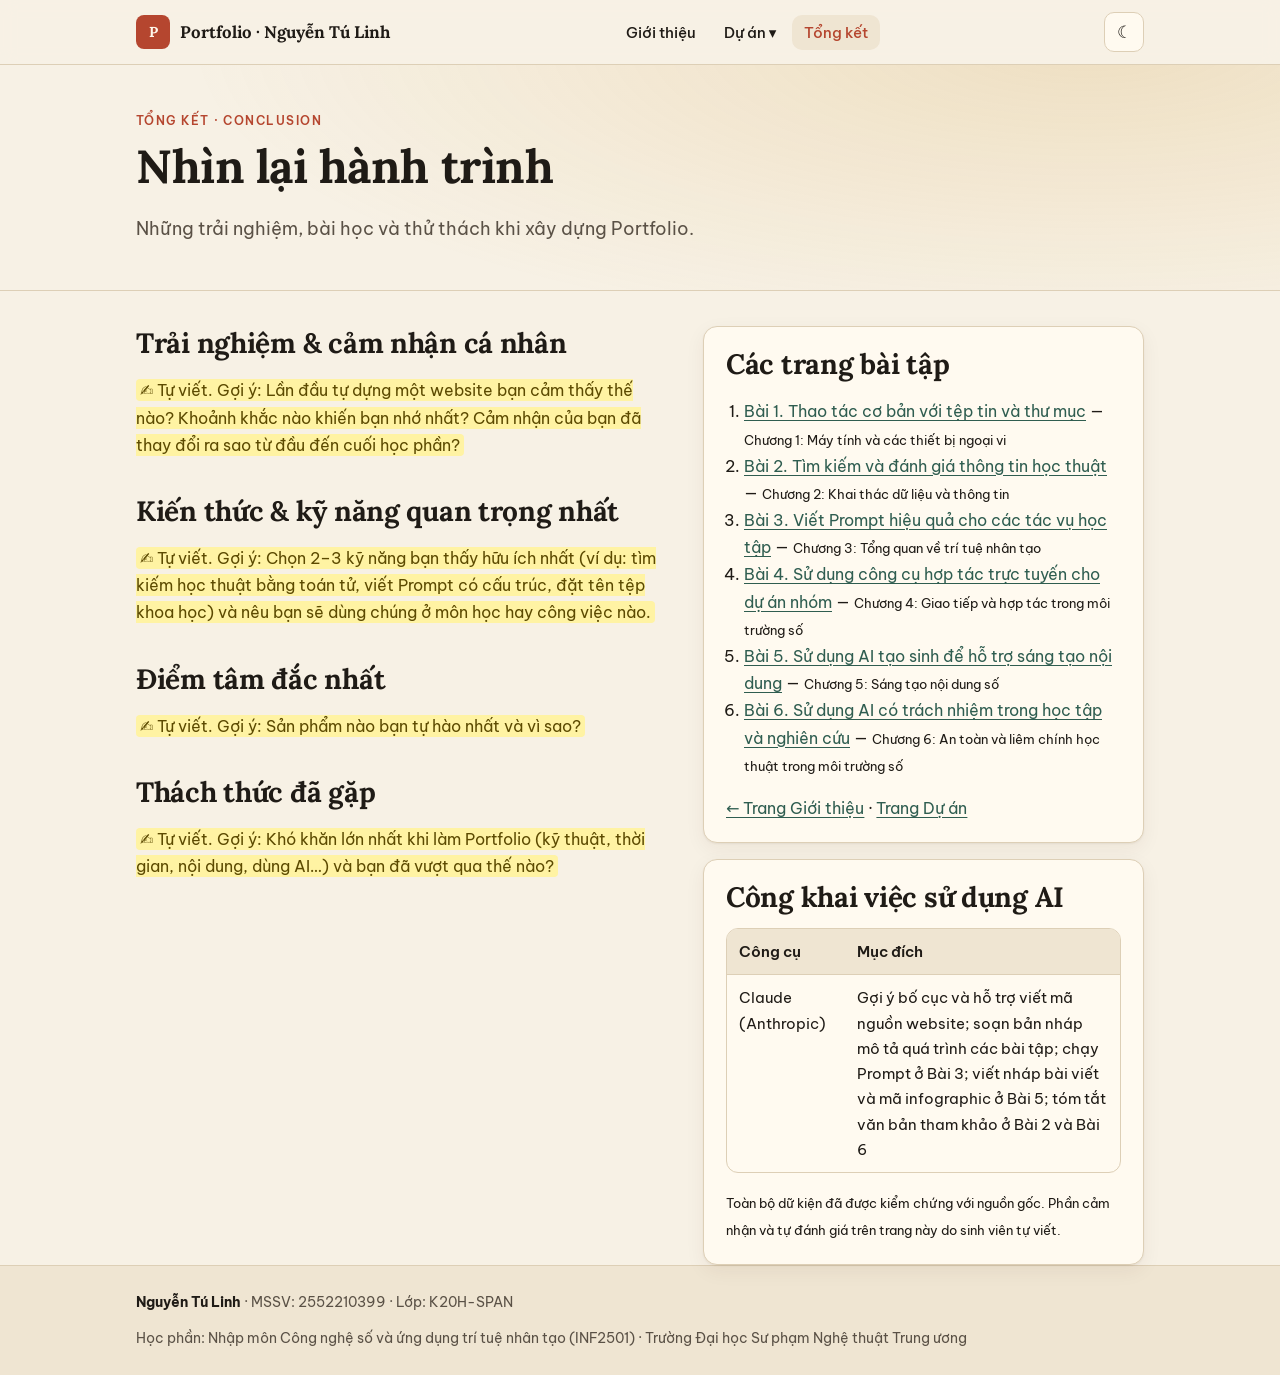
==== conclusion.html @ 7a068981 "Add files via upload" ====
<!doctype html>
<html lang="vi">
<head>
<meta charset="utf-8">
<meta name="viewport" content="width=device-width, initial-scale=1">
<title>Tổng kết · Portfolio Nguyễn Tú Linh</title>
<meta name="description" content="Trang tổng kết Portfolio">
<meta name="author" content="Nguyễn Tú Linh">
<link rel="preconnect" href="https://fonts.googleapis.com"><link rel="preconnect" href="https://fonts.gstatic.com" crossorigin>
<link href="https://fonts.googleapis.com/css2?family=Be+Vietnam+Pro:wght@400;500;600;700&family=Lora:ital,wght@0,500;0,700;1,500&display=swap" rel="stylesheet">
<link rel="stylesheet" href="assets/css/style.css">
<link rel="icon" href="data:image/svg+xml,<svg xmlns='http://www.w3.org/2000/svg' viewBox='0 0 32 32'><rect width='32' height='32' rx='7' fill='%23b5462f'/><text x='16' y='22' font-size='16' text-anchor='middle' fill='white' font-family='Georgia'>P</text></svg>">
</head>
<body>
<a class="skip" href="#main">Bỏ qua điều hướng</a>
<header class="site-header">
  <div class="wrap nav">
    <a class="brand" href="index.html"><span class="seal">P</span><span>Portfolio · Nguyễn Tú Linh</span></a>
    <ul class="menu" id="menu">
      <li><a href="index.html">Giới thiệu</a></li>
      <li class="has-sub"><button class="drop" aria-expanded="false" aria-haspopup="true">Dự án ▾</button>
        <ul class="submenu">
          <li><a href="projects.html"><b>Tất cả dự án</b><small>Tổng quan 06 bài tập</small></a></li>
          <li><a href="projects/bai-1.html">Bài 1. Thao tác cơ bản với tệp tin và thư mục<small>Chương 1</small></a></li><li><a href="projects/bai-2.html">Bài 2. Tìm kiếm và đánh giá thông tin học thuật<small>Chương 2</small></a></li><li><a href="projects/bai-3.html">Bài 3. Viết Prompt hiệu quả cho các tác vụ học tập<small>Chương 3</small></a></li><li><a href="projects/bai-4.html">Bài 4. Sử dụng công cụ hợp tác trực tuyến cho dự án nhóm<small>Chương 4</small></a></li><li><a href="projects/bai-5.html">Bài 5. Sử dụng AI tạo sinh để hỗ trợ sáng tạo nội dung<small>Chương 5</small></a></li><li><a href="projects/bai-6.html">Bài 6. Sử dụng AI có trách nhiệm trong học tập và nghiên cứu<small>Chương 6</small></a></li>
        </ul></li>
      <li><a href="conclusion.html" aria-current="page">Tổng kết</a></li>
    </ul>
    <div class="tools">
      <button class="icon-btn" id="theme-toggle" aria-label="Đổi chế độ sáng/tối">☾</button>
      <button class="icon-btn burger" id="burger" aria-label="Mở menu" aria-expanded="false">☰</button>
    </div>
  </div>
</header>
<section class="hero"><div class="wrap"><div class="eyebrow">Tổng kết · Conclusion</div><h1>Nhìn lại hành trình</h1><p class="lead">Những trải nghiệm, bài học và thử thách khi xây dựng Portfolio.</p></div></section>
<main id="main" class="wrap">
  <div class="grid-2">
    <div>
      <h2>Trải nghiệm & cảm nhận cá nhân</h2>
      <p><mark class="todo">✍ Tự viết. Gợi ý: Lần đầu tự dựng một website bạn cảm thấy thế nào? Khoảnh khắc nào khiến bạn nhớ nhất? Cảm nhận của bạn đã thay đổi ra sao từ đầu đến cuối học phần?</mark></p>
      <h2>Kiến thức & kỹ năng quan trọng nhất</h2>
      <p><mark class="todo">✍ Tự viết. Gợi ý: Chọn 2–3 kỹ năng bạn thấy hữu ích nhất (ví dụ: tìm kiếm học thuật bằng toán tử, viết Prompt có cấu trúc, đặt tên tệp khoa học) và nêu bạn sẽ dùng chúng ở môn học hay công việc nào.</mark></p>
      <h2>Điểm tâm đắc nhất</h2>
      <p><mark class="todo">✍ Tự viết. Gợi ý: Sản phẩm nào bạn tự hào nhất và vì sao?</mark></p>
      <h2>Thách thức đã gặp</h2>
      <p><mark class="todo">✍ Tự viết. Gợi ý: Khó khăn lớn nhất khi làm Portfolio (kỹ thuật, thời gian, nội dung, dùng AI…) và bạn đã vượt qua thế nào?</mark></p>
    </div>
    <aside>
      <div class="card" style="margin-top:2.2rem">
        <h2>Các trang bài tập</h2>
        <ol style="padding-left:18px"><li><a href="projects/bai-1.html">Bài 1. Thao tác cơ bản với tệp tin và thư mục</a> — <small>Chương 1: Máy tính và các thiết bị ngoại vi</small></li><li><a href="projects/bai-2.html">Bài 2. Tìm kiếm và đánh giá thông tin học thuật</a> — <small>Chương 2: Khai thác dữ liệu và thông tin</small></li><li><a href="projects/bai-3.html">Bài 3. Viết Prompt hiệu quả cho các tác vụ học tập</a> — <small>Chương 3: Tổng quan về trí tuệ nhân tạo</small></li><li><a href="projects/bai-4.html">Bài 4. Sử dụng công cụ hợp tác trực tuyến cho dự án nhóm</a> — <small>Chương 4: Giao tiếp và hợp tác trong môi trường số</small></li><li><a href="projects/bai-5.html">Bài 5. Sử dụng AI tạo sinh để hỗ trợ sáng tạo nội dung</a> — <small>Chương 5: Sáng tạo nội dung số</small></li><li><a href="projects/bai-6.html">Bài 6. Sử dụng AI có trách nhiệm trong học tập và nghiên cứu</a> — <small>Chương 6: An toàn và liêm chính học thuật trong môi trường số</small></li></ol>
        <p style="margin-bottom:0"><a href="index.html">← Trang Giới thiệu</a> · <a href="projects.html">Trang Dự án</a></p>
      </div>
      <div class="card" style="margin-top:16px">
        <h2>Công khai việc sử dụng AI</h2>
        <div class="table-wrap"><table><thead><tr><th>Công cụ</th><th>Mục đích</th></tr></thead><tbody>
        <tr><td>Claude (Anthropic)</td><td>Gợi ý bố cục và hỗ trợ viết mã nguồn website; soạn bản nháp mô tả quá trình các bài tập; chạy Prompt ở Bài 3; viết nháp bài viết và mã infographic ở Bài 5; tóm tắt văn bản tham khảo ở Bài 2 và Bài 6</td></tr>
        </tbody></table></div>
        <p style="margin-bottom:0"><small>Toàn bộ dữ kiện đã được kiểm chứng với nguồn gốc. Phần cảm nhận và tự đánh giá trên trang này do sinh viên tự viết.</small></p>
      </div>
    </aside>
  </div>
</main>
<footer class="site-footer">
  <div class="wrap">
    <div><b>Nguyễn Tú Linh</b> · MSSV: 2552210399 · Lớp: K20H-SPAN</div>
    <div>Học phần: Nhập môn Công nghệ số và ứng dụng trí tuệ nhân tạo (INF2501) · Trường Đại học Sư phạm Nghệ thuật Trung ương</div>
  </div>
</footer>
<script src="assets/js/main.js"></script>
</body>
</html>
---- assets/css/style.css ----
/* Bảng màu lấy cảm hứng từ màu tự nhiên của tranh Đông Hồ: giấy dó, than lá tre, sỏi son, hoa hòe, lá chàm */
:root {
  --paper: #f7f1e5; --paper-2: #efe5d2; --card: #fffaf0;
  --ink: #1f1b16; --ink-2: #5a5146; --line: #ddcfb6;
  --son: #b5462f; --hoe: #c98f22; --cham: #2f5d50; --cham-soft: #e3ece7;
  --todo-bg: #fff3a3; --todo-ink: #5c4a00;
  --shadow: 0 1px 2px rgba(60,40,10,.06), 0 6px 20px rgba(60,40,10,.06);
  --radius: 14px; --max: 1040px;
  --serif: "Lora", Georgia, "Times New Roman", serif;
  --sans: "Be Vietnam Pro", system-ui, -apple-system, "Segoe UI", sans-serif;
}
@media (prefers-color-scheme: dark) {
  :root:not([data-theme="light"]) {
    --paper: #17140f; --paper-2: #211c15; --card: #1e1a14;
    --ink: #f1e9da; --ink-2: #c2b6a2; --line: #3a3226;
    --son: #e07a5f; --hoe: #e6b450; --cham: #7fb8a4; --cham-soft: #1f2e29;
    --todo-bg: #4a4000; --todo-ink: #fff3a3;
  }
}
:root[data-theme="dark"] {
  --paper: #17140f; --paper-2: #211c15; --card: #1e1a14;
  --ink: #f1e9da; --ink-2: #c2b6a2; --line: #3a3226;
  --son: #e07a5f; --hoe: #e6b450; --cham: #7fb8a4; --cham-soft: #1f2e29;
  --todo-bg: #4a4000; --todo-ink: #fff3a3;
}

* { box-sizing: border-box; }
html { scroll-behavior: smooth; }
body { margin: 0; background: var(--paper); color: var(--ink); font: 16px/1.7 var(--sans); }
img, svg { max-width: 100%; height: auto; }
a { color: var(--cham); text-underline-offset: 3px; }
a:hover { color: var(--son); }
h1, h2, h3 { font-family: var(--serif); line-height: 1.25; letter-spacing: -.01em; }
h1 { font-size: clamp(1.9rem, 4.5vw, 2.9rem); margin: .2em 0 .4em; }
h2 { font-size: clamp(1.35rem, 3vw, 1.75rem); margin: 2.2rem 0 .8rem; }
h3 { font-size: 1.15rem; margin: 1.4rem 0 .5rem; }
.wrap { max-width: var(--max); margin: 0 auto; padding: 0 16px; }
.skip { position: absolute; left: -999px; } .skip:focus { left: 16px; top: 8px; background: var(--card); padding: 8px; z-index: 99; }

/* ---------- Header / nav ---------- */
.site-header { position: sticky; top: 0; z-index: 50; background: color-mix(in srgb, var(--paper) 88%, transparent); backdrop-filter: blur(8px); border-bottom: 1px solid var(--line); }
.nav { display: flex; align-items: center; justify-content: space-between; gap: 12px; min-height: 64px; }
.brand { display: flex; align-items: center; gap: 10px; font-family: var(--serif); font-weight: 700; color: var(--ink); text-decoration: none; font-size: 1.05rem; }
.brand .seal { width: 34px; height: 34px; border-radius: 8px; background: var(--son); color: #fff8ec; display: grid; place-items: center; font-size: .9rem; }
.menu { display: flex; gap: 4px; list-style: none; margin: 0; padding: 0; align-items: center; }
.menu > li { position: relative; }
.menu a, .menu button.drop { display: block; padding: 8px 12px; border-radius: 10px; color: var(--ink); text-decoration: none; font: 500 .95rem var(--sans); background: none; border: 0; cursor: pointer; }
.menu a:hover, .menu button.drop:hover, .menu a[aria-current="page"] { background: var(--paper-2); color: var(--son); }
.submenu { position: absolute; top: 100%; left: 0; min-width: 300px; list-style: none; margin: 6px 0 0; padding: 8px; background: var(--card); border: 1px solid var(--line); border-radius: 12px; box-shadow: var(--shadow); display: none; }
.submenu a { font-weight: 400; font-size: .92rem; }
.submenu a small { color: var(--ink-2); display: block; font-size: .78rem; }
.has-sub:hover .submenu, .has-sub:focus-within .submenu, .has-sub.open .submenu { display: block; }
.tools { display: flex; gap: 6px; align-items: center; }
.icon-btn { width: 40px; height: 40px; border-radius: 10px; border: 1px solid var(--line); background: var(--card); color: var(--ink); cursor: pointer; display: grid; place-items: center; font-size: 1.05rem; }
.burger { display: none; }
@media (max-width: 820px) {
  .burger { display: grid; }
  .menu { display: none; position: absolute; left: 0; right: 0; top: 64px; flex-direction: column; align-items: stretch; background: var(--card); border-bottom: 1px solid var(--line); padding: 8px 16px 16px; box-shadow: var(--shadow); }
  .menu.open { display: flex; }
  .submenu { position: static; display: block; box-shadow: none; border: 0; padding: 0 0 0 12px; margin: 0; min-width: 0; background: transparent; }
}

/* ---------- Hero / layout ---------- */
.hero { padding: 48px 0 28px; border-bottom: 1px solid var(--line); background: radial-gradient(900px 300px at 85% -10%, color-mix(in srgb, var(--hoe) 18%, transparent), transparent), var(--paper); }
.eyebrow { font: 600 .78rem var(--sans); letter-spacing: .12em; text-transform: uppercase; color: var(--son); }
.lead { font-size: 1.12rem; color: var(--ink-2); max-width: 68ch; }
main { padding: 8px 0 48px; }
.grid-2 { display: grid; grid-template-columns: 1.1fr .9fr; gap: 28px; align-items: start; }
.grid-3 { display: grid; grid-template-columns: repeat(3, 1fr); gap: 16px; }
@media (max-width: 820px) { .grid-2, .grid-3 { grid-template-columns: 1fr; } }
.card { background: var(--card); border: 1px solid var(--line); border-radius: var(--radius); padding: 20px 22px; box-shadow: var(--shadow); }
.card h3:first-child, .card h2:first-child { margin-top: 0; }
.profile { display: grid; grid-template-columns: 180px 1fr; gap: 28px; align-items: center; }
.profile img { width: 180px; height: 180px; border-radius: 50%; object-fit: cover; border: 4px solid var(--card); box-shadow: 0 0 0 2px var(--son); }
@media (max-width: 640px) { .profile { grid-template-columns: 1fr; text-align: center; } .profile img { margin: 0 auto; } }
.facts { list-style: none; padding: 0; margin: 0; display: grid; gap: 6px; }
.facts b { display: inline-block; min-width: 110px; color: var(--ink-2); font-weight: 500; }
.chips { display: flex; flex-wrap: wrap; gap: 8px; padding: 0; list-style: none; }
.chips li { padding: 4px 12px; border-radius: 999px; background: var(--cham-soft); color: var(--cham); font-size: .88rem; }

/* ---------- Project cards ---------- */
.proj-grid { display: grid; grid-template-columns: repeat(auto-fill, minmax(290px, 1fr)); gap: 16px; }
.proj { display: flex; flex-direction: column; gap: 6px; text-decoration: none; color: var(--ink); background: var(--card); border: 1px solid var(--line); border-radius: var(--radius); padding: 18px 20px; box-shadow: var(--shadow); transition: transform .15s ease, border-color .15s ease; }
.proj:hover { transform: translateY(-2px); border-color: var(--son); color: var(--ink); }
.proj .num { font: 700 2rem var(--serif); color: var(--son); line-height: 1; }
.proj .ch { font-size: .8rem; color: var(--ink-2); }
.proj h3 { margin: 4px 0; }
.proj .go { margin-top: auto; color: var(--cham); font-weight: 600; font-size: .9rem; }

/* ---------- Exercise page ---------- */
.crumbs { font-size: .88rem; color: var(--ink-2); margin-bottom: 6px; }
.crumbs a { color: var(--ink-2); }
.section-tag { display: inline-flex; align-items: center; gap: 8px; font: 600 .8rem var(--sans); color: var(--cham); text-transform: uppercase; letter-spacing: .08em; }
.section-tag span { width: 26px; height: 26px; display: grid; place-items: center; border-radius: 50%; background: var(--cham); color: var(--card); }
ol.steps { counter-reset: s; list-style: none; padding: 0; }
ol.steps li { counter-increment: s; position: relative; padding: 4px 0 12px 44px; }
ol.steps li::before { content: counter(s); position: absolute; left: 0; top: 4px; width: 30px; height: 30px; border-radius: 8px; background: var(--paper-2); border: 1px solid var(--line); display: grid; place-items: center; font-weight: 700; color: var(--son); }
.table-wrap { overflow-x: auto; border: 1px solid var(--line); border-radius: 12px; background: var(--card); }
table { border-collapse: collapse; width: 100%; font-size: .93rem; }
th, td { padding: 10px 12px; border-bottom: 1px solid var(--line); text-align: left; vertical-align: top; }
th { background: var(--paper-2); font-weight: 600; white-space: nowrap; }
tr:last-child td { border-bottom: 0; }
td.num, th.num { text-align: center; }
code, .mono { font-family: ui-monospace, "Cascadia Code", Consolas, monospace; font-size: .88em; background: var(--paper-2); padding: 2px 6px; border-radius: 6px; }
pre { font-family: var(--sans); white-space: pre-wrap; background: var(--paper-2); border: 1px solid var(--line); border-radius: 10px; padding: 14px 16px; font-size: .88rem; line-height: 1.6; overflow-x: auto; }
.ai-note { border-left: 4px solid var(--hoe); background: color-mix(in srgb, var(--hoe) 10%, var(--card)); padding: 12px 16px; border-radius: 0 10px 10px 0; font-size: .93rem; }
.ai-note b { color: var(--hoe); }
.figure { margin: 16px 0; }
.figure figcaption { font-size: .86rem; color: var(--ink-2); margin-top: 8px; text-align: center; font-style: italic; }
.placeholder { border: 2px dashed var(--line); border-radius: 12px; padding: 28px 16px; text-align: center; color: var(--ink-2); background: var(--paper-2); }
mark.todo, .todo { background: var(--todo-bg); color: var(--todo-ink); padding: 1px 4px; border-radius: 4px; }
.pager { display: flex; justify-content: space-between; gap: 12px; margin-top: 40px; flex-wrap: wrap; }
.btn { display: inline-flex; align-items: center; gap: 8px; padding: 10px 16px; border-radius: 10px; border: 1px solid var(--line); background: var(--card); color: var(--ink); text-decoration: none; font-weight: 600; font-size: .93rem; cursor: pointer; }
.btn:hover { border-color: var(--son); color: var(--son); }
.btn.primary { background: var(--son); color: #fff8ec; border-color: var(--son); }
.btn.primary:hover { color: #fff8ec; filter: brightness(1.08); }

/* Tabs (Bài 3) */
.tabs { display: flex; gap: 6px; margin: 12px 0; flex-wrap: wrap; }
.tabs button { padding: 8px 14px; border-radius: 999px; border: 1px solid var(--line); background: var(--card); color: var(--ink); cursor: pointer; font: 500 .9rem var(--sans); }
.tabs button[aria-selected="true"] { background: var(--cham); color: var(--card); border-color: var(--cham); }
.panel[hidden] { display: none; }
.vs { display: grid; grid-template-columns: 1fr 1fr; gap: 16px; }
@media (max-width: 820px) { .vs { grid-template-columns: 1fr; } }
.vs .card h4 { margin: 0 0 8px; font-family: var(--serif); }
.badge { display: inline-block; font-size: .75rem; font-weight: 700; padding: 2px 8px; border-radius: 999px; }
.badge.bad { background: color-mix(in srgb, var(--son) 15%, transparent); color: var(--son); }
.badge.good { background: var(--cham-soft); color: var(--cham); }
.bar { height: 8px; border-radius: 99px; background: var(--paper-2); overflow: hidden; min-width: 80px; }
.bar i { display: block; height: 100%; background: var(--cham); }
.bar.b i { background: var(--son); }

/* Traffic light (Bài 6) */
.lights { display: grid; grid-template-columns: repeat(3, 1fr); gap: 14px; }
@media (max-width: 820px) { .lights { grid-template-columns: 1fr; } }
.light { border-radius: var(--radius); padding: 16px 18px; border: 1px solid var(--line); background: var(--card); }
.light h4 { margin: 0 0 6px; font-family: var(--serif); }
.light.x { border-top: 6px solid #3c8d5a; } .light.v { border-top: 6px solid var(--hoe); } .light.d { border-top: 6px solid var(--son); }
.light ul { padding-left: 18px; margin: 0; }
.principle { display: grid; grid-template-columns: 44px 1fr; gap: 12px; padding: 14px 0; border-bottom: 1px dashed var(--line); }
.principle:last-child { border-bottom: 0; }
.principle .n { width: 40px; height: 40px; border-radius: 50%; background: var(--son); color: #fff8ec; display: grid; place-items: center; font: 700 1rem var(--serif); }
.principle small { color: var(--ink-2); }
.check { display: flex; gap: 10px; align-items: flex-start; padding: 8px 0; cursor: pointer; }
.check input { width: 20px; height: 20px; accent-color: var(--cham); margin-top: 3px; flex: none; }
.meter { margin-top: 12px; font-weight: 600; }
.meter .bar { height: 12px; margin-top: 6px; }

/* Footer */
.site-footer { border-top: 1px solid var(--line); background: var(--paper-2); padding: 24px 0; font-size: .9rem; color: var(--ink-2); }
.site-footer .wrap { display: flex; justify-content: space-between; gap: 12px; flex-wrap: wrap; }
.site-footer b { color: var(--ink); }

@media print { .site-header, .pager, .tools { display: none; } }

.ai-out { border: 1px solid var(--line); border-radius: 10px; padding: 4px 14px; background: var(--paper); font-size: .92rem; }
.ai-out p { margin: .6em 0; }
.ai-out table { font-size: .85rem; } .ai-out th { white-space: normal; }
@media (max-width: 640px) { .facts { text-align: left; } }
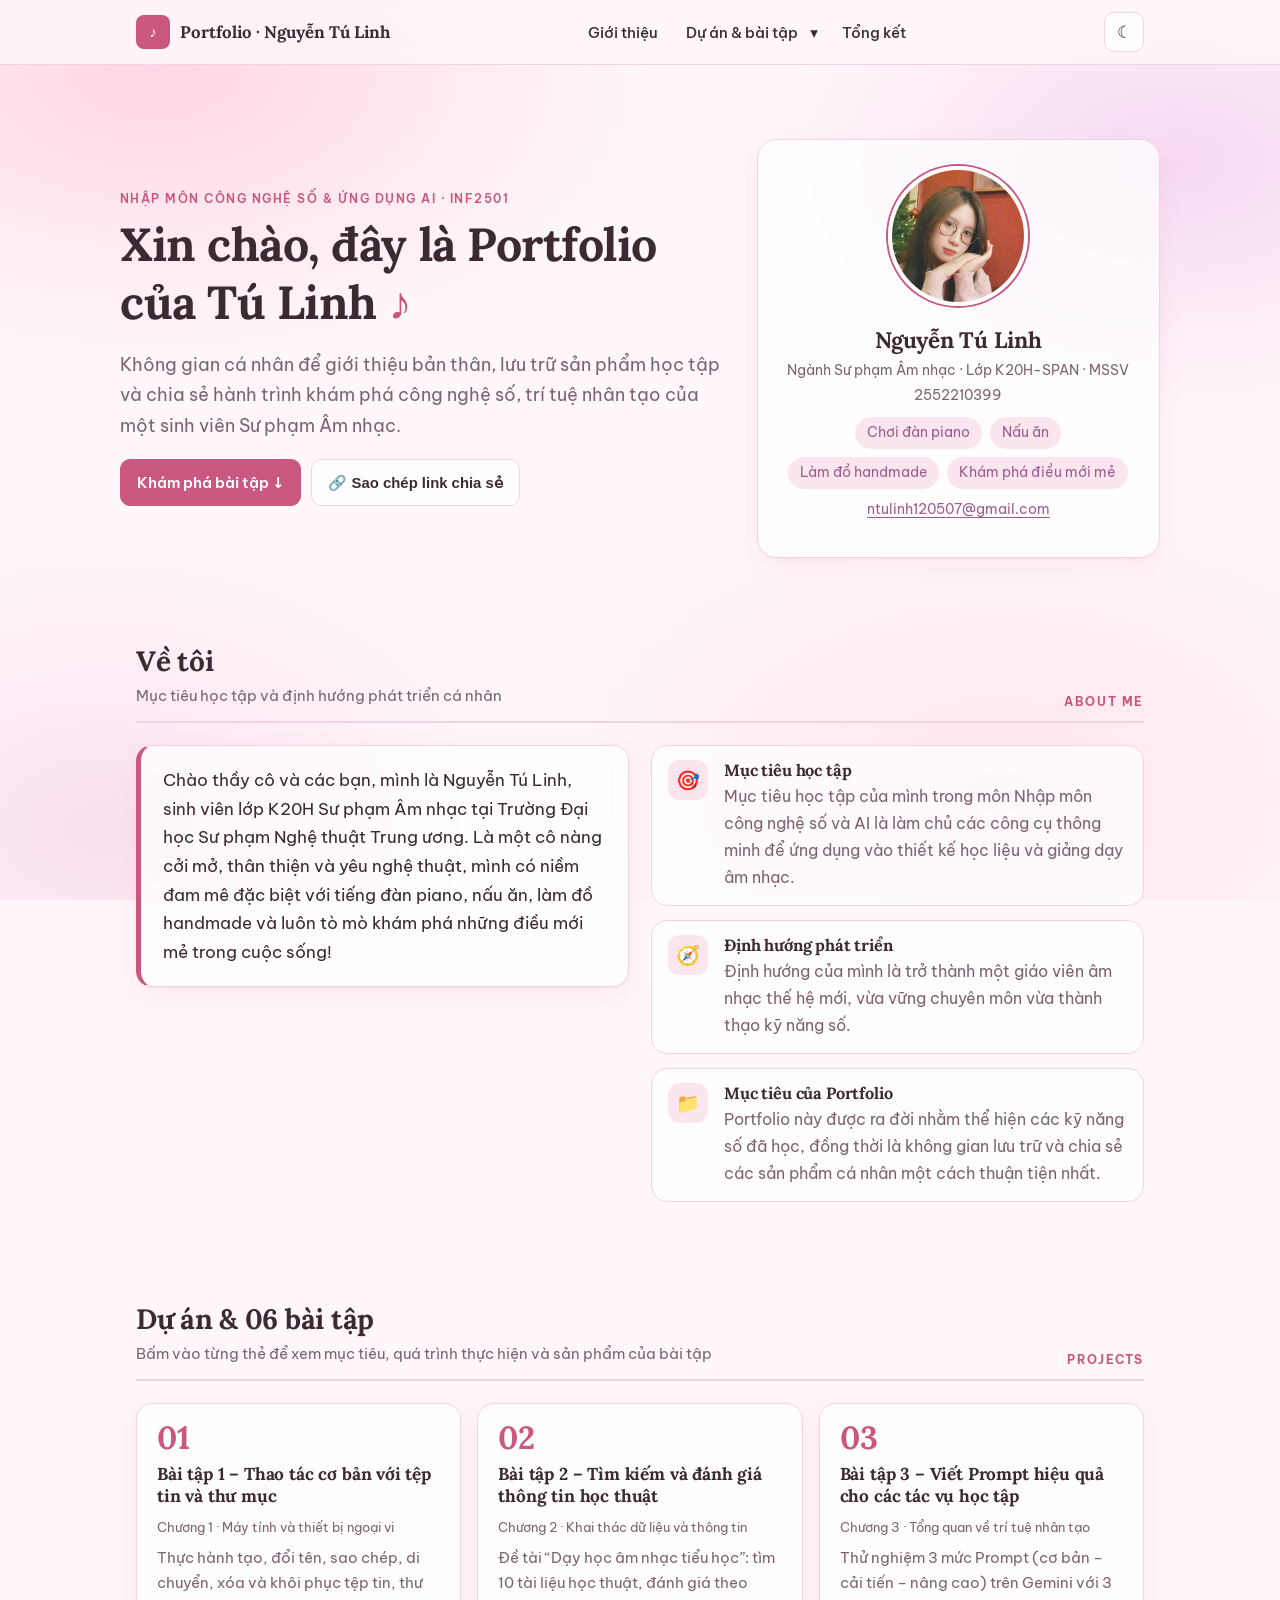
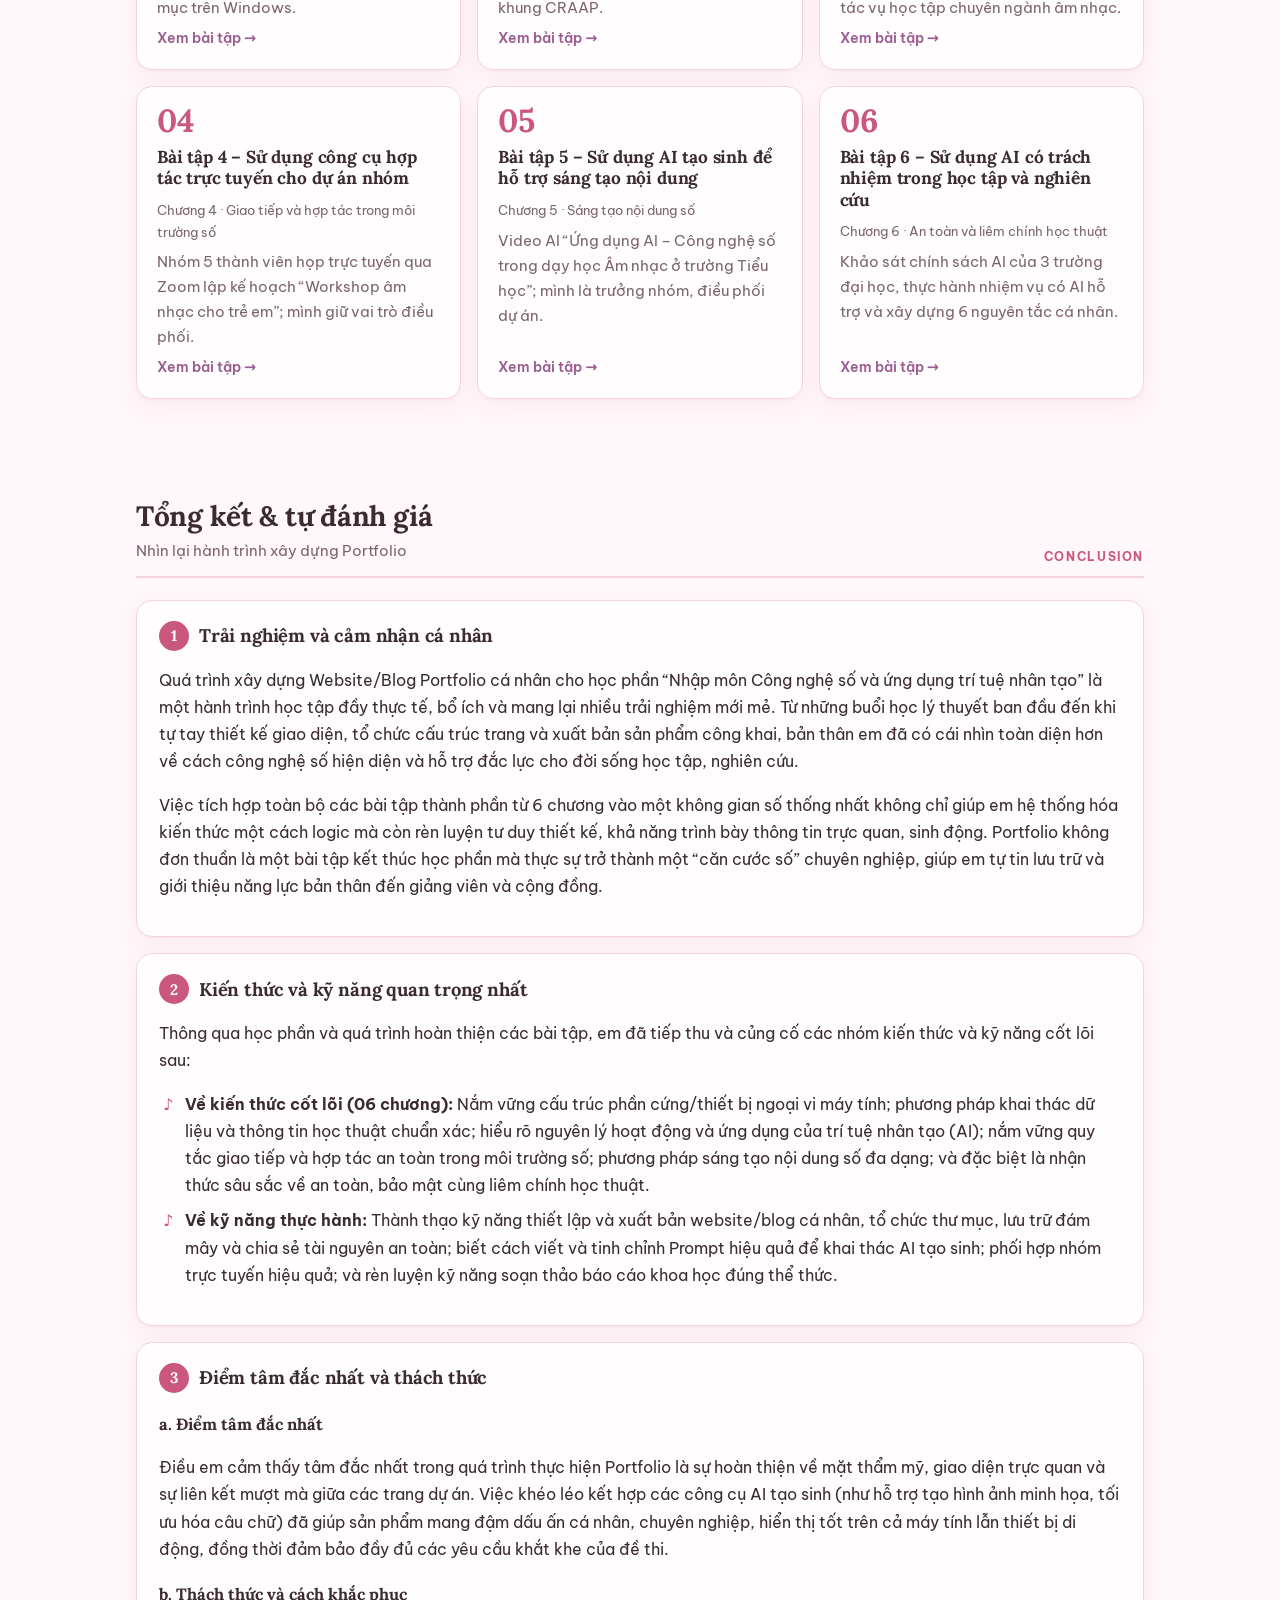
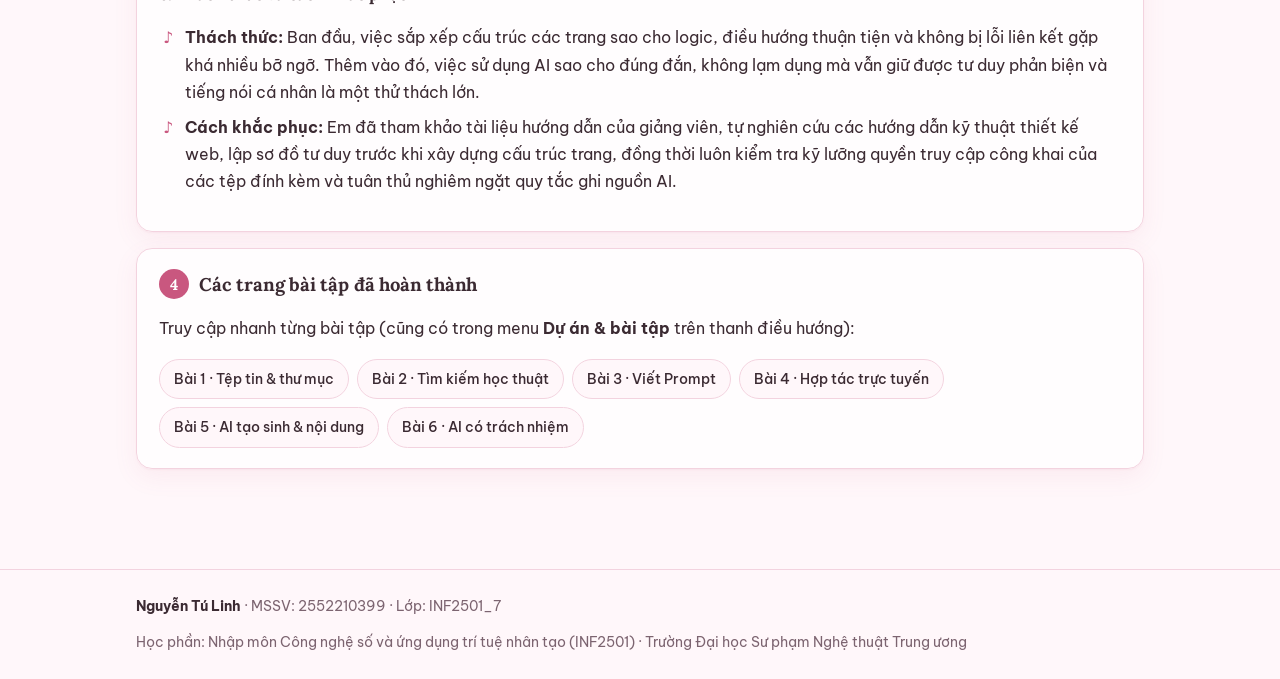
==== commit 094fac96: "Add files via upload" ====
--- a/conclusion.html
+++ b/conclusion.html
@@ -1,71 +1 @@
-<!doctype html>
-<html lang="vi">
-<head>
-<meta charset="utf-8">
-<meta name="viewport" content="width=device-width, initial-scale=1">
-<title>Tổng kết · Portfolio Nguyễn Tú Linh</title>
-<meta name="description" content="Trang tổng kết Portfolio">
-<meta name="author" content="Nguyễn Tú Linh">
-<link rel="preconnect" href="https://fonts.googleapis.com"><link rel="preconnect" href="https://fonts.gstatic.com" crossorigin>
-<link href="https://fonts.googleapis.com/css2?family=Be+Vietnam+Pro:wght@400;500;600;700&family=Lora:ital,wght@0,500;0,700;1,500&display=swap" rel="stylesheet">
-<link rel="stylesheet" href="assets/css/style.css">
-<link rel="icon" href="data:image/svg+xml,<svg xmlns='http://www.w3.org/2000/svg' viewBox='0 0 32 32'><rect width='32' height='32' rx='7' fill='%23b5462f'/><text x='16' y='22' font-size='16' text-anchor='middle' fill='white' font-family='Georgia'>P</text></svg>">
-</head>
-<body>
-<a class="skip" href="#main">Bỏ qua điều hướng</a>
-<header class="site-header">
-  <div class="wrap nav">
-    <a class="brand" href="index.html"><span class="seal">P</span><span>Portfolio · Nguyễn Tú Linh</span></a>
-    <ul class="menu" id="menu">
-      <li><a href="index.html">Giới thiệu</a></li>
-      <li class="has-sub"><button class="drop" aria-expanded="false" aria-haspopup="true">Dự án ▾</button>
-        <ul class="submenu">
-          <li><a href="projects.html"><b>Tất cả dự án</b><small>Tổng quan 06 bài tập</small></a></li>
-          <li><a href="projects/bai-1.html">Bài 1. Thao tác cơ bản với tệp tin và thư mục<small>Chương 1</small></a></li><li><a href="projects/bai-2.html">Bài 2. Tìm kiếm và đánh giá thông tin học thuật<small>Chương 2</small></a></li><li><a href="projects/bai-3.html">Bài 3. Viết Prompt hiệu quả cho các tác vụ học tập<small>Chương 3</small></a></li><li><a href="projects/bai-4.html">Bài 4. Sử dụng công cụ hợp tác trực tuyến cho dự án nhóm<small>Chương 4</small></a></li><li><a href="projects/bai-5.html">Bài 5. Sử dụng AI tạo sinh để hỗ trợ sáng tạo nội dung<small>Chương 5</small></a></li><li><a href="projects/bai-6.html">Bài 6. Sử dụng AI có trách nhiệm trong học tập và nghiên cứu<small>Chương 6</small></a></li>
-        </ul></li>
-      <li><a href="conclusion.html" aria-current="page">Tổng kết</a></li>
-    </ul>
-    <div class="tools">
-      <button class="icon-btn" id="theme-toggle" aria-label="Đổi chế độ sáng/tối">☾</button>
-      <button class="icon-btn burger" id="burger" aria-label="Mở menu" aria-expanded="false">☰</button>
-    </div>
-  </div>
-</header>
-<section class="hero"><div class="wrap"><div class="eyebrow">Tổng kết · Conclusion</div><h1>Nhìn lại hành trình</h1><p class="lead">Những trải nghiệm, bài học và thử thách khi xây dựng Portfolio.</p></div></section>
-<main id="main" class="wrap">
-  <div class="grid-2">
-    <div>
-      <h2>Trải nghiệm & cảm nhận cá nhân</h2>
-      <p><mark class="todo">✍ Tự viết. Gợi ý: Lần đầu tự dựng một website bạn cảm thấy thế nào? Khoảnh khắc nào khiến bạn nhớ nhất? Cảm nhận của bạn đã thay đổi ra sao từ đầu đến cuối học phần?</mark></p>
-      <h2>Kiến thức & kỹ năng quan trọng nhất</h2>
-      <p><mark class="todo">✍ Tự viết. Gợi ý: Chọn 2–3 kỹ năng bạn thấy hữu ích nhất (ví dụ: tìm kiếm học thuật bằng toán tử, viết Prompt có cấu trúc, đặt tên tệp khoa học) và nêu bạn sẽ dùng chúng ở môn học hay công việc nào.</mark></p>
-      <h2>Điểm tâm đắc nhất</h2>
-      <p><mark class="todo">✍ Tự viết. Gợi ý: Sản phẩm nào bạn tự hào nhất và vì sao?</mark></p>
-      <h2>Thách thức đã gặp</h2>
-      <p><mark class="todo">✍ Tự viết. Gợi ý: Khó khăn lớn nhất khi làm Portfolio (kỹ thuật, thời gian, nội dung, dùng AI…) và bạn đã vượt qua thế nào?</mark></p>
-    </div>
-    <aside>
-      <div class="card" style="margin-top:2.2rem">
-        <h2>Các trang bài tập</h2>
-        <ol style="padding-left:18px"><li><a href="projects/bai-1.html">Bài 1. Thao tác cơ bản với tệp tin và thư mục</a> — <small>Chương 1: Máy tính và các thiết bị ngoại vi</small></li><li><a href="projects/bai-2.html">Bài 2. Tìm kiếm và đánh giá thông tin học thuật</a> — <small>Chương 2: Khai thác dữ liệu và thông tin</small></li><li><a href="projects/bai-3.html">Bài 3. Viết Prompt hiệu quả cho các tác vụ học tập</a> — <small>Chương 3: Tổng quan về trí tuệ nhân tạo</small></li><li><a href="projects/bai-4.html">Bài 4. Sử dụng công cụ hợp tác trực tuyến cho dự án nhóm</a> — <small>Chương 4: Giao tiếp và hợp tác trong môi trường số</small></li><li><a href="projects/bai-5.html">Bài 5. Sử dụng AI tạo sinh để hỗ trợ sáng tạo nội dung</a> — <small>Chương 5: Sáng tạo nội dung số</small></li><li><a href="projects/bai-6.html">Bài 6. Sử dụng AI có trách nhiệm trong học tập và nghiên cứu</a> — <small>Chương 6: An toàn và liêm chính học thuật trong môi trường số</small></li></ol>
-        <p style="margin-bottom:0"><a href="index.html">← Trang Giới thiệu</a> · <a href="projects.html">Trang Dự án</a></p>
-      </div>
-      <div class="card" style="margin-top:16px">
-        <h2>Công khai việc sử dụng AI</h2>
-        <div class="table-wrap"><table><thead><tr><th>Công cụ</th><th>Mục đích</th></tr></thead><tbody>
-        <tr><td>Claude (Anthropic)</td><td>Gợi ý bố cục và hỗ trợ viết mã nguồn website; soạn bản nháp mô tả quá trình các bài tập; chạy Prompt ở Bài 3; viết nháp bài viết và mã infographic ở Bài 5; tóm tắt văn bản tham khảo ở Bài 2 và Bài 6</td></tr>
-        </tbody></table></div>
-        <p style="margin-bottom:0"><small>Toàn bộ dữ kiện đã được kiểm chứng với nguồn gốc. Phần cảm nhận và tự đánh giá trên trang này do sinh viên tự viết.</small></p>
-      </div>
-    </aside>
-  </div>
-</main>
-<footer class="site-footer">
-  <div class="wrap">
-    <div><b>Nguyễn Tú Linh</b> · MSSV: 2552210399 · Lớp: K20H-SPAN</div>
-    <div>Học phần: Nhập môn Công nghệ số và ứng dụng trí tuệ nhân tạo (INF2501) · Trường Đại học Sư phạm Nghệ thuật Trung ương</div>
-  </div>
-</footer>
-<script src="assets/js/main.js"></script>
-</body>
-</html>+<!doctype html><html lang="vi"><head><meta charset="utf-8"><meta http-equiv="refresh" content="0; url=index.html#tong-ket"><link rel="canonical" href="index.html#tong-ket"><title>Đang chuyển trang…</title></head><body><p><a href="index.html#tong-ket">Bấm vào đây nếu trang không tự chuyển.</a></p></body></html>
